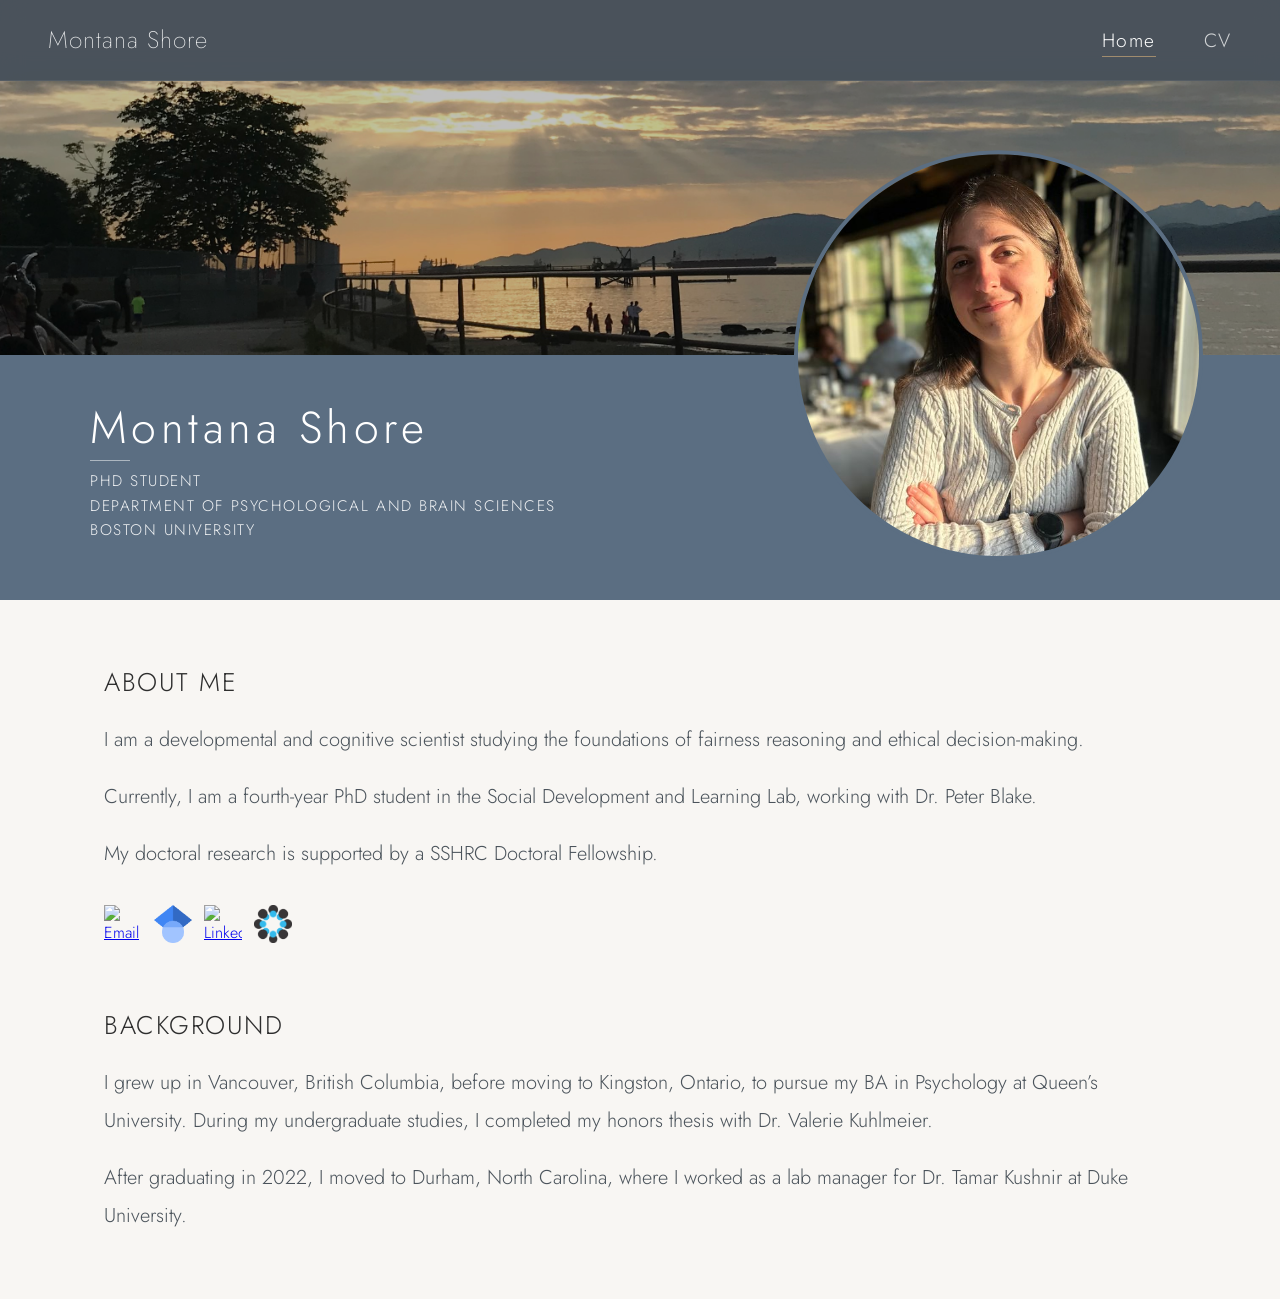
==== home.html @ 83f70f61 "Move homepage to home.html and redirect index.html to it Co-Authored-By: Claude Opus 5.5 <noreply@an" ====
<!DOCTYPE html>
<html lang="en">
<head>
  <meta charset="UTF-8" />
  <meta name="viewport" content="width=device-width, initial-scale=1.0" />
  <title>Montana Shore</title>
  <meta name="description" content="Montana Shore, PhD student in the Department of Psychological and Brain Sciences at Boston University." />
  <link rel="preconnect" href="https://fonts.googleapis.com">
  <link rel="preconnect" href="https://fonts.gstatic.com" crossorigin>
  <link href="https://fonts.googleapis.com/css2?family=Jost:wght@200;300;400;500&display=swap" rel="stylesheet">
  <link rel="stylesheet" href="style.css" />
</head>
<body>

  <!-- NAV -->
  <nav>
    <a class="nav-logo" href="home.html">Montana Shore</a>
    <ul class="nav-links">
      <li><a href="home.html" aria-current="page">Home</a></li>
      <li><a href="2026-10_Shore_CV.pdf" target="_blank" rel="noopener">CV</a></li>
    </ul>
  </nav>

  <!-- HERO -->
  <header class="hero-wrapper" id="home">
    <img class="hero-landscape" src="landscape.jpeg" alt="" />
    <div class="hero-band">
      <img class="hero-avatar" src="profile.jpeg" alt="Portrait of Montana Shore" />
      <div class="hero-text">
        <h1 class="hero-name">Montana Shore</h1>
        <div class="hero-divider"></div>
        <p class="hero-title"><span>PhD Student</span><span class="sep"> &nbsp;|&nbsp; </span><span>Department of Psychological and Brain Sciences</span><span class="sep"> &nbsp;|&nbsp; </span><span>Boston University</span></p>
      </div>
    </div>
  </header>

  <main>
    <!-- ABOUT -->
    <section id="about">
      <h2 class="section-label">About Me</h2>
      <p>I am a developmental and cognitive scientist studying the foundations of fairness reasoning and ethical decision-making.</p>
      <p>Currently, I am a fourth-year PhD student in the Social Development and Learning Lab, working with Dr. Peter Blake.</p>
      <p>My doctoral research is supported by a SSHRC Doctoral Fellowship.</p>
      <div class="icon-links">
        <a class="icon-link" href="mailto:mjshore@bu.edu" title="Email">
          <img src="email.png" alt="Email" />
        </a>
        <a class="icon-link" href="https://scholar.google.com/citations?user=RjfIgo4AAAAJ&amp;hl=en" target="_blank" rel="noopener" title="Google Scholar">
          <img src="googlescholar.png" alt="Google Scholar" />
        </a>
        <a class="icon-link" href="https://www.linkedin.com/in/montana-shore-19417b161/" target="_blank" rel="noopener" title="LinkedIn">
          <img src="linkedin.png" alt="LinkedIn" />
        </a>
        <a class="icon-link" href="https://osf.io/xu5y9/" target="_blank" rel="noopener" title="OSF">
          <img src="osf.png" alt="OSF" />
        </a>
      </div>
    </section>

    <!-- BACKGROUND -->
    <section id="background">
      <h2 class="section-label">Background</h2>
      <p>I grew up in Vancouver, British Columbia, before moving to Kingston, Ontario, to pursue my BA in Psychology at Queen&rsquo;s University. During my undergraduate studies, I completed my honors thesis with Dr. Valerie Kuhlmeier.</p>
      <p>After graduating in 2022, I moved to Durham, North Carolina, where I worked as a lab manager for Dr. Tamar Kushnir at Duke University.</p>
    </section>
  </main>

</body>
</html>
---- style.css ----
*, *::before, *::after { margin: 0; padding: 0; box-sizing: border-box; }

:root {
  --white: #ffffff;
  --off-white: #f8f6f3;
  --ink: #2e2e2e;
  --mid: #6a6a6a;
  --slate: rgba(50, 60, 70, 0.88);
  --accent: #a08c6e;
  --band: #5b6e82;
  --card: #ede9e3;
  --card-hover: #e4dfd7;
  --border: rgba(0, 0, 0, 0.12);
  --font: 'Jost', sans-serif;
  --nav-height: 80px;
  --avatar: min(32vw, 460px);
}

html { scroll-behavior: smooth; }

body {
  font-family: var(--font);
  font-weight: 300;
  color: var(--ink);
  background: var(--off-white);
}

/* NAV */
nav {
  position: fixed;
  top: 0; left: 0; right: 0;
  z-index: 100;
  display: flex;
  justify-content: space-between;
  align-items: center;
  padding: 1.4rem 3rem;
  background: var(--slate);
  backdrop-filter: blur(12px);
  -webkit-backdrop-filter: blur(12px);
  border-bottom: 1px solid rgba(255, 255, 255, 0.1);
}

.nav-logo {
  font-weight: 200;
  font-size: 1.5rem;
  letter-spacing: 0.04em;
  color: rgba(255, 255, 255, 0.9);
  text-decoration: none;
}

.nav-links {
  display: flex;
  gap: 3rem;
  list-style: none;
}

.nav-links a {
  font-weight: 300;
  font-size: 1.2rem;
  letter-spacing: 0.08em;
  color: rgba(255, 255, 255, 0.75);
  text-decoration: none;
  position: relative;
  transition: color 0.2s;
}

.nav-links a::after {
  content: '';
  position: absolute;
  bottom: -3px; left: 0;
  width: 0; height: 1px;
  background: var(--accent);
  transition: width 0.3s ease;
}
.nav-links a:hover::after { width: 100%; }
.nav-links a:hover,
.nav-links a[aria-current="page"] { color: var(--white); }
.nav-links a[aria-current="page"]::after { width: 100%; }

/* HERO */
.hero-wrapper { padding-top: var(--nav-height); }

.hero-landscape {
  width: 100%;
  height: 275px;
  object-fit: cover;
  object-position: center;
  display: block;
  filter: brightness(0.75);
}

.hero-band {
  background: var(--band);
  padding: 2rem 7vw 2.5rem;
  position: relative;
  min-height: calc(var(--avatar) / 2 + 2.5rem);
  display: flex;
  flex-direction: column;
  justify-content: center;
  animation: fadeUp 1s ease 0.2s both;
}

@keyframes fadeUp {
  from { opacity: 0; transform: translateY(20px); }
  to   { opacity: 1; transform: translateY(0); }
}

.hero-avatar {
  width: var(--avatar);
  height: var(--avatar);
  border-radius: 50%;
  object-fit: cover;
  object-position: center top;
  border: 4px solid var(--band);
  position: absolute;
  right: 6vw;
  top: 0;
  transform: translateY(-50%);
}

.hero-text {
  width: calc(100% - var(--avatar) + 1vw - 1.5rem);
  min-width: 0;
  container-type: inline-size;
}

.hero-name {
  font-weight: 300;
  font-size: clamp(1.6rem, 3.5vw, 2.8rem);
  color: var(--white);
  letter-spacing: 0.1em;
  line-height: 1.1;
  margin-bottom: 0.3rem;
}

.hero-divider {
  width: 40px;
  height: 1px;
  background: rgba(255, 255, 255, 0.5);
  margin: 0.5rem 0;
}

.hero-title {
  font-weight: 300;
  font-size: clamp(0.95rem, 1.2vw, 1.1rem);
  line-height: 1.6;
  color: rgba(255, 255, 255, 0.9);
  letter-spacing: 0.1em;
  text-transform: uppercase;
}
/* Subtitle: stacked lines by default, one line when there is room beside the photo */
.hero-title span { display: block; }
.hero-title .sep { display: none; }
@container (min-width: 1000px) {
  .hero-title span { display: inline; white-space: nowrap; }
  .hero-title .sep { display: inline; }
}

/* ICON LINKS */
.icon-links {
  display: flex;
  gap: 0.75rem;
  margin-top: 2rem;
  flex-wrap: wrap;
  align-items: center;
}

.icon-link {
  display: inline-flex;
  align-items: center;
  justify-content: center;
  transition: transform 0.15s, opacity 0.2s;
}

.icon-link:hover {
  transform: translateY(-2px);
  opacity: 0.6;
}

.icon-link img {
  width: 38px;
  height: 38px;
  object-fit: contain;
  display: block;
}

/* MAIN CONTENT */
main {
  max-width: 1200px;
  margin: 0 auto;
  padding: 4rem;
}

/* Pages without the banner start below the fixed top bar */
main.page-top { padding-top: calc(var(--nav-height) + 3rem); }

section { scroll-margin-top: var(--nav-height); }
section + section { margin-top: 4rem; }

.section-label {
  font-weight: 300;
  font-size: clamp(1.35rem, 2vw, 1.6rem);
  letter-spacing: 0.06em;
  text-transform: uppercase;
  color: var(--ink);
  margin-bottom: 1.25rem;
}

section p {
  font-size: 1.25rem;
  line-height: 1.9;
  color: var(--slate);
}

section p + p { margin-top: 1.2rem; }

/* RESEARCH */
.research-grid {
  display: grid;
  grid-template-columns: 1fr;
  gap: 2px;
  margin-top: 3rem;
}

.research-card {
  background: var(--card);
  padding: 2.5rem 2rem;
  transition: background 0.2s;
}
.research-card:hover { background: var(--card-hover); }

.card-number {
  font-weight: 200;
  font-size: 2.5rem;
  color: var(--slate);
  line-height: 1;
  margin-bottom: 1rem;
  letter-spacing: 0.05em;
}

.card-title {
  font-weight: 400;
  font-size: 1.1rem;
  letter-spacing: 0.08em;
  color: var(--ink);
  margin-bottom: 0.8rem;
  text-transform: uppercase;
}

section .card-desc {
  font-size: 1.1rem;
  line-height: 1.7;
  color: var(--mid);
}

/* RESPONSIVE */
@media (max-width: 640px) {
  :root { --nav-height: 68px; --avatar: 170px; }
  nav { padding: 1.2rem 1.5rem; }
  .nav-logo { font-size: 1.25rem; white-space: nowrap; }
  .nav-links { gap: 1.25rem; }
  .nav-links a { font-size: 1rem; }
  .hero-landscape { height: 140px; }
  .hero-band { padding-top: 5rem; }
  .hero-avatar { right: 1.5rem; transform: translateY(-60%); }
  .hero-text { width: 100%; }
  .hero-title { font-size: 0.9rem; }
  main { padding: 3rem 1.5rem; }
}
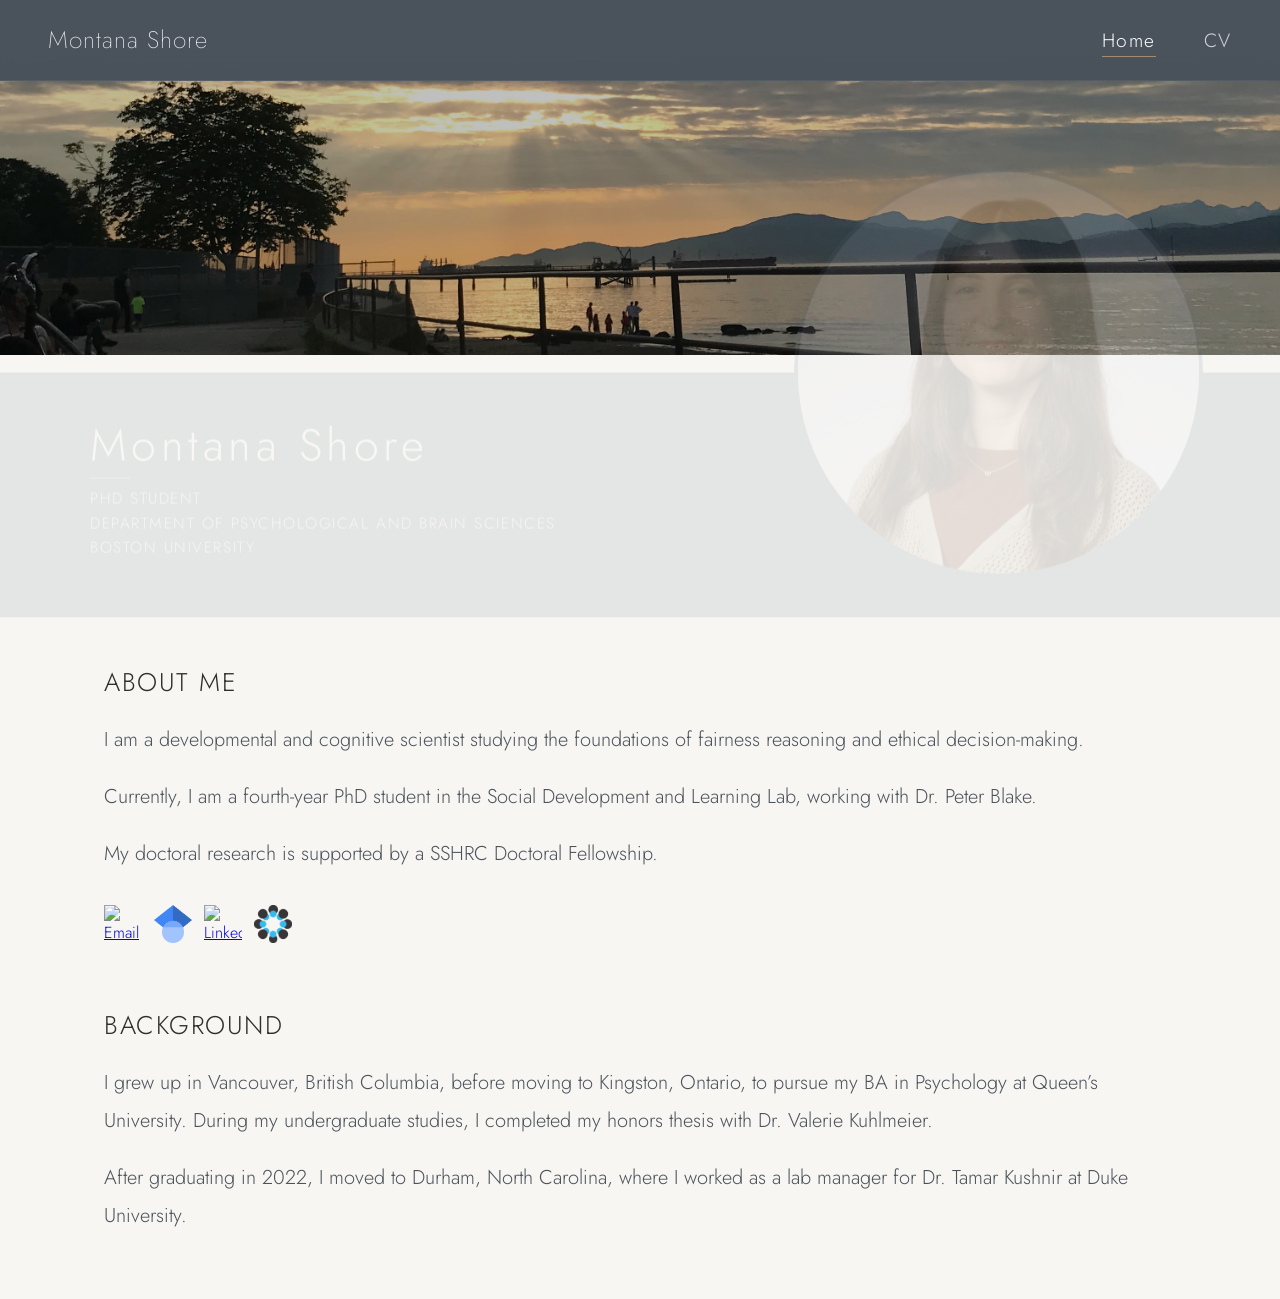
==== commit c2288a2a: "Redirect old home.html address to the homepage Co-Authored-By: Claude Opus 5.5 <noreply@anthropic.co" ====
--- a/home.html
+++ b/home.html
@@ -2,68 +2,12 @@
 <html lang="en">
 <head>
   <meta charset="UTF-8" />
-  <meta name="viewport" content="width=device-width, initial-scale=1.0" />
   <title>Montana Shore</title>
-  <meta name="description" content="Montana Shore, PhD student in the Department of Psychological and Brain Sciences at Boston University." />
-  <link rel="preconnect" href="https://fonts.googleapis.com">
-  <link rel="preconnect" href="https://fonts.gstatic.com" crossorigin>
-  <link href="https://fonts.googleapis.com/css2?family=Jost:wght@200;300;400;500&display=swap" rel="stylesheet">
-  <link rel="stylesheet" href="style.css" />
+  <link rel="canonical" href="https://montanashore.com/" />
+  <meta name="robots" content="noindex" />
+  <meta http-equiv="refresh" content="0; url=/" />
 </head>
 <body>
-
-  <!-- NAV -->
-  <nav>
-    <a class="nav-logo" href="home.html">Montana Shore</a>
-    <ul class="nav-links">
-      <li><a href="home.html" aria-current="page">Home</a></li>
-      <li><a href="2026-10_Shore_CV.pdf" target="_blank" rel="noopener">CV</a></li>
-    </ul>
-  </nav>
-
-  <!-- HERO -->
-  <header class="hero-wrapper" id="home">
-    <img class="hero-landscape" src="landscape.jpeg" alt="" />
-    <div class="hero-band">
-      <img class="hero-avatar" src="profile.jpeg" alt="Portrait of Montana Shore" />
-      <div class="hero-text">
-        <h1 class="hero-name">Montana Shore</h1>
-        <div class="hero-divider"></div>
-        <p class="hero-title"><span>PhD Student</span><span class="sep"> &nbsp;|&nbsp; </span><span>Department of Psychological and Brain Sciences</span><span class="sep"> &nbsp;|&nbsp; </span><span>Boston University</span></p>
-      </div>
-    </div>
-  </header>
-
-  <main>
-    <!-- ABOUT -->
-    <section id="about">
-      <h2 class="section-label">About Me</h2>
-      <p>I am a developmental and cognitive scientist studying the foundations of fairness reasoning and ethical decision-making.</p>
-      <p>Currently, I am a fourth-year PhD student in the Social Development and Learning Lab, working with Dr. Peter Blake.</p>
-      <p>My doctoral research is supported by a SSHRC Doctoral Fellowship.</p>
-      <div class="icon-links">
-        <a class="icon-link" href="mailto:mjshore@bu.edu" title="Email">
-          <img src="email.png" alt="Email" />
-        </a>
-        <a class="icon-link" href="https://scholar.google.com/citations?user=RjfIgo4AAAAJ&amp;hl=en" target="_blank" rel="noopener" title="Google Scholar">
-          <img src="googlescholar.png" alt="Google Scholar" />
-        </a>
-        <a class="icon-link" href="https://www.linkedin.com/in/montana-shore-19417b161/" target="_blank" rel="noopener" title="LinkedIn">
-          <img src="linkedin.png" alt="LinkedIn" />
-        </a>
-        <a class="icon-link" href="https://osf.io/xu5y9/" target="_blank" rel="noopener" title="OSF">
-          <img src="osf.png" alt="OSF" />
-        </a>
-      </div>
-    </section>
-
-    <!-- BACKGROUND -->
-    <section id="background">
-      <h2 class="section-label">Background</h2>
-      <p>I grew up in Vancouver, British Columbia, before moving to Kingston, Ontario, to pursue my BA in Psychology at Queen&rsquo;s University. During my undergraduate studies, I completed my honors thesis with Dr. Valerie Kuhlmeier.</p>
-      <p>After graduating in 2022, I moved to Durham, North Carolina, where I worked as a lab manager for Dr. Tamar Kushnir at Duke University.</p>
-    </section>
-  </main>
-
+  <p>This page has moved. <a href="/">Go to the homepage</a>.</p>
 </body>
 </html>
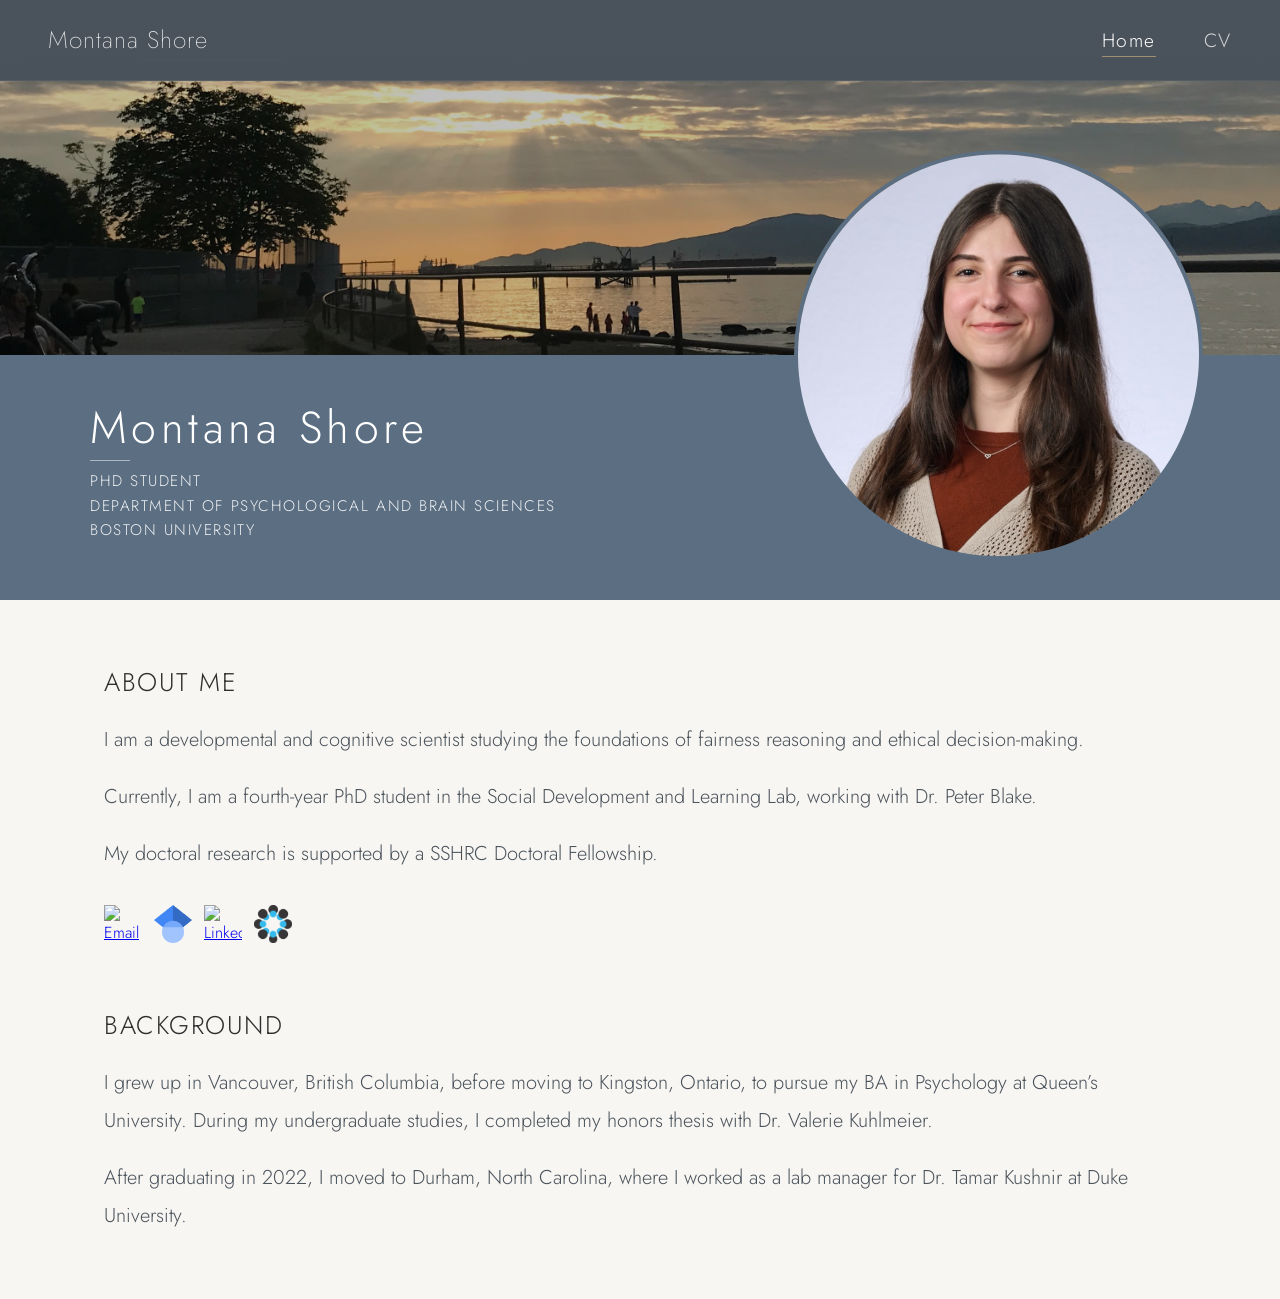
==== commit 3e1b6b76: "Serve full homepage at home.html to stop redirect loop Browsers that cached the old index.html (whic" ====
--- a/home.html
+++ b/home.html
@@ -2,12 +2,101 @@
 <html lang="en">
 <head>
   <meta charset="UTF-8" />
-  <title>Montana Shore</title>
+  <meta name="viewport" content="width=device-width, initial-scale=1.0" />
+  <title>Montana Shore | PhD Student, Boston University</title>
+  <meta name="description" content="Montana Shore is a developmental and cognitive scientist and PhD student in the Department of Psychological and Brain Sciences at Boston University, studying fairness reasoning and ethical decision-making." />
   <link rel="canonical" href="https://montanashore.com/" />
-  <meta name="robots" content="noindex" />
-  <meta http-equiv="refresh" content="0; url=/" />
+  <meta name="google-site-verification" content="kTW9x9qZH2GwWdBQJdvQ5iM43Chmeb7-rbq7OVNbus4" />
+
+  <!-- How the page looks when shared on social media or in messages -->
+  <meta property="og:type" content="profile" />
+  <meta property="og:title" content="Montana Shore" />
+  <meta property="og:description" content="Developmental and cognitive scientist and PhD student at Boston University, studying fairness reasoning and ethical decision-making." />
+  <meta property="og:url" content="https://montanashore.com/" />
+  <meta property="og:image" content="https://montanashore.com/profile.jpeg" />
+
+  <!-- Tells search engines who this site is about and links your other profiles -->
+  <script type="application/ld+json">
+  {
+    "@context": "https://schema.org",
+    "@type": "Person",
+    "name": "Montana Shore",
+    "url": "https://montanashore.com/",
+    "image": "https://montanashore.com/profile.jpeg",
+    "jobTitle": "PhD Student",
+    "affiliation": {
+      "@type": "CollegeOrUniversity",
+      "name": "Boston University",
+      "department": "Department of Psychological and Brain Sciences"
+    },
+    "alumniOf": "Queen's University",
+    "email": "mailto:mjshore@bu.edu",
+    "sameAs": [
+      "https://scholar.google.com/citations?user=RjfIgo4AAAAJ",
+      "https://www.linkedin.com/in/montana-shore-19417b161/",
+      "https://osf.io/xu5y9/"
+    ]
+  }
+  </script>
+  <link rel="preconnect" href="https://fonts.googleapis.com">
+  <link rel="preconnect" href="https://fonts.gstatic.com" crossorigin>
+  <link href="https://fonts.googleapis.com/css2?family=Jost:wght@200;300;400;500&display=swap" rel="stylesheet">
+  <link rel="stylesheet" href="style.css" />
 </head>
 <body>
-  <p>This page has moved. <a href="/">Go to the homepage</a>.</p>
+
+  <!-- NAV -->
+  <nav>
+    <a class="nav-logo" href="index.html">Montana Shore</a>
+    <ul class="nav-links">
+      <li><a href="index.html" aria-current="page">Home</a></li>
+      <li><a href="2026-10_Shore_CV.pdf" target="_blank" rel="noopener">CV</a></li>
+    </ul>
+  </nav>
+
+  <!-- HERO -->
+  <header class="hero-wrapper" id="home">
+    <img class="hero-landscape" src="landscape.jpeg" alt="" />
+    <div class="hero-band">
+      <img class="hero-avatar" src="profile.jpeg" alt="Portrait of Montana Shore" />
+      <div class="hero-text">
+        <h1 class="hero-name">Montana Shore</h1>
+        <div class="hero-divider"></div>
+        <p class="hero-title"><span>PhD Student</span><span class="sep"> &nbsp;|&nbsp; </span><span>Department of Psychological and Brain Sciences</span><span class="sep"> &nbsp;|&nbsp; </span><span>Boston University</span></p>
+      </div>
+    </div>
+  </header>
+
+  <main>
+    <!-- ABOUT -->
+    <section id="about">
+      <h2 class="section-label">About Me</h2>
+      <p>I am a developmental and cognitive scientist studying the foundations of fairness reasoning and ethical decision-making.</p>
+      <p>Currently, I am a fourth-year PhD student in the Social Development and Learning Lab, working with Dr. Peter Blake.</p>
+      <p>My doctoral research is supported by a SSHRC Doctoral Fellowship.</p>
+      <div class="icon-links">
+        <a class="icon-link" href="mailto:mjshore@bu.edu" title="Email">
+          <img src="email.png" alt="Email" />
+        </a>
+        <a class="icon-link" href="https://scholar.google.com/citations?user=RjfIgo4AAAAJ&amp;hl=en" target="_blank" rel="noopener" title="Google Scholar">
+          <img src="googlescholar.png" alt="Google Scholar" />
+        </a>
+        <a class="icon-link" href="https://www.linkedin.com/in/montana-shore-19417b161/" target="_blank" rel="noopener" title="LinkedIn">
+          <img src="linkedin.png" alt="LinkedIn" />
+        </a>
+        <a class="icon-link" href="https://osf.io/xu5y9/" target="_blank" rel="noopener" title="OSF">
+          <img src="osf.png" alt="OSF" />
+        </a>
+      </div>
+    </section>
+
+    <!-- BACKGROUND -->
+    <section id="background">
+      <h2 class="section-label">Background</h2>
+      <p>I grew up in Vancouver, British Columbia, before moving to Kingston, Ontario, to pursue my BA in Psychology at Queen&rsquo;s University. During my undergraduate studies, I completed my honors thesis with Dr. Valerie Kuhlmeier.</p>
+      <p>After graduating in 2022, I moved to Durham, North Carolina, where I worked as a lab manager for Dr. Tamar Kushnir at Duke University.</p>
+    </section>
+  </main>
+
 </body>
 </html>
--- a/style.css
+++ b/style.css
@@ -0,0 +1,269 @@
+*, *::before, *::after { margin: 0; padding: 0; box-sizing: border-box; }
+
+:root {
+  --white: #ffffff;
+  --off-white: #f8f6f3;
+  --ink: #2e2e2e;
+  --mid: #6a6a6a;
+  --slate: rgba(50, 60, 70, 0.88);
+  --accent: #a08c6e;
+  --band: #5b6e82;
+  --card: #ede9e3;
+  --card-hover: #e4dfd7;
+  --border: rgba(0, 0, 0, 0.12);
+  --font: 'Jost', sans-serif;
+  --nav-height: 80px;
+  --avatar: min(32vw, 460px);
+}
+
+html { scroll-behavior: smooth; }
+
+body {
+  font-family: var(--font);
+  font-weight: 300;
+  color: var(--ink);
+  background: var(--off-white);
+}
+
+/* NAV */
+nav {
+  position: fixed;
+  top: 0; left: 0; right: 0;
+  z-index: 100;
+  display: flex;
+  justify-content: space-between;
+  align-items: center;
+  padding: 1.4rem 3rem;
+  background: var(--slate);
+  backdrop-filter: blur(12px);
+  -webkit-backdrop-filter: blur(12px);
+  border-bottom: 1px solid rgba(255, 255, 255, 0.1);
+}
+
+.nav-logo {
+  font-weight: 200;
+  font-size: 1.5rem;
+  letter-spacing: 0.04em;
+  color: rgba(255, 255, 255, 0.9);
+  text-decoration: none;
+}
+
+.nav-links {
+  display: flex;
+  gap: 3rem;
+  list-style: none;
+}
+
+.nav-links a {
+  font-weight: 300;
+  font-size: 1.2rem;
+  letter-spacing: 0.08em;
+  color: rgba(255, 255, 255, 0.75);
+  text-decoration: none;
+  position: relative;
+  transition: color 0.2s;
+}
+
+.nav-links a::after {
+  content: '';
+  position: absolute;
+  bottom: -3px; left: 0;
+  width: 0; height: 1px;
+  background: var(--accent);
+  transition: width 0.3s ease;
+}
+.nav-links a:hover::after { width: 100%; }
+.nav-links a:hover,
+.nav-links a[aria-current="page"] { color: var(--white); }
+.nav-links a[aria-current="page"]::after { width: 100%; }
+
+/* HERO */
+.hero-wrapper { padding-top: var(--nav-height); }
+
+.hero-landscape {
+  width: 100%;
+  height: 275px;
+  object-fit: cover;
+  object-position: center;
+  display: block;
+  filter: brightness(0.75);
+}
+
+.hero-band {
+  background: var(--band);
+  padding: 2rem 7vw 2.5rem;
+  position: relative;
+  min-height: calc(var(--avatar) / 2 + 2.5rem);
+  display: flex;
+  flex-direction: column;
+  justify-content: center;
+  animation: fadeUp 1s ease 0.2s both;
+}
+
+@keyframes fadeUp {
+  from { opacity: 0; transform: translateY(20px); }
+  to   { opacity: 1; transform: translateY(0); }
+}
+
+.hero-avatar {
+  width: var(--avatar);
+  height: var(--avatar);
+  border-radius: 50%;
+  object-fit: cover;
+  object-position: center top;
+  border: 4px solid var(--band);
+  position: absolute;
+  right: 6vw;
+  top: 0;
+  transform: translateY(-50%);
+}
+
+.hero-text {
+  width: calc(100% - var(--avatar) + 1vw - 1.5rem);
+  min-width: 0;
+  container-type: inline-size;
+}
+
+.hero-name {
+  font-weight: 300;
+  font-size: clamp(1.6rem, 3.5vw, 2.8rem);
+  color: var(--white);
+  letter-spacing: 0.1em;
+  line-height: 1.1;
+  margin-bottom: 0.3rem;
+}
+
+.hero-divider {
+  width: 40px;
+  height: 1px;
+  background: rgba(255, 255, 255, 0.5);
+  margin: 0.5rem 0;
+}
+
+.hero-title {
+  font-weight: 300;
+  font-size: clamp(0.95rem, 1.2vw, 1.1rem);
+  line-height: 1.6;
+  color: rgba(255, 255, 255, 0.9);
+  letter-spacing: 0.1em;
+  text-transform: uppercase;
+}
+/* Subtitle: stacked lines by default, one line when there is room beside the photo */
+.hero-title span { display: block; }
+.hero-title .sep { display: none; }
+@container (min-width: 1000px) {
+  .hero-title span { display: inline; white-space: nowrap; }
+  .hero-title .sep { display: inline; }
+}
+
+/* ICON LINKS */
+.icon-links {
+  display: flex;
+  gap: 0.75rem;
+  margin-top: 2rem;
+  flex-wrap: wrap;
+  align-items: center;
+}
+
+.icon-link {
+  display: inline-flex;
+  align-items: center;
+  justify-content: center;
+  transition: transform 0.15s, opacity 0.2s;
+}
+
+.icon-link:hover {
+  transform: translateY(-2px);
+  opacity: 0.6;
+}
+
+.icon-link img {
+  width: 38px;
+  height: 38px;
+  object-fit: contain;
+  display: block;
+}
+
+/* MAIN CONTENT */
+main {
+  max-width: 1200px;
+  margin: 0 auto;
+  padding: 4rem;
+}
+
+/* Pages without the banner start below the fixed top bar */
+main.page-top { padding-top: calc(var(--nav-height) + 3rem); }
+
+section { scroll-margin-top: var(--nav-height); }
+section + section { margin-top: 4rem; }
+
+.section-label {
+  font-weight: 300;
+  font-size: clamp(1.35rem, 2vw, 1.6rem);
+  letter-spacing: 0.06em;
+  text-transform: uppercase;
+  color: var(--ink);
+  margin-bottom: 1.25rem;
+}
+
+section p {
+  font-size: 1.25rem;
+  line-height: 1.9;
+  color: var(--slate);
+}
+
+section p + p { margin-top: 1.2rem; }
+
+/* RESEARCH */
+.research-grid {
+  display: grid;
+  grid-template-columns: 1fr;
+  gap: 2px;
+  margin-top: 3rem;
+}
+
+.research-card {
+  background: var(--card);
+  padding: 2.5rem 2rem;
+  transition: background 0.2s;
+}
+.research-card:hover { background: var(--card-hover); }
+
+.card-number {
+  font-weight: 200;
+  font-size: 2.5rem;
+  color: var(--slate);
+  line-height: 1;
+  margin-bottom: 1rem;
+  letter-spacing: 0.05em;
+}
+
+.card-title {
+  font-weight: 400;
+  font-size: 1.1rem;
+  letter-spacing: 0.08em;
+  color: var(--ink);
+  margin-bottom: 0.8rem;
+  text-transform: uppercase;
+}
+
+section .card-desc {
+  font-size: 1.1rem;
+  line-height: 1.7;
+  color: var(--mid);
+}
+
+/* RESPONSIVE */
+@media (max-width: 640px) {
+  :root { --nav-height: 68px; --avatar: 170px; }
+  nav { padding: 1.2rem 1.5rem; }
+  .nav-logo { font-size: 1.25rem; white-space: nowrap; }
+  .nav-links { gap: 1.25rem; }
+  .nav-links a { font-size: 1rem; }
+  .hero-landscape { height: 140px; }
+  .hero-band { padding-top: 5rem; }
+  .hero-avatar { right: 1.5rem; transform: translateY(-60%); }
+  .hero-text { width: 100%; }
+  .hero-title { font-size: 0.9rem; }
+  main { padding: 3rem 1.5rem; }
+}
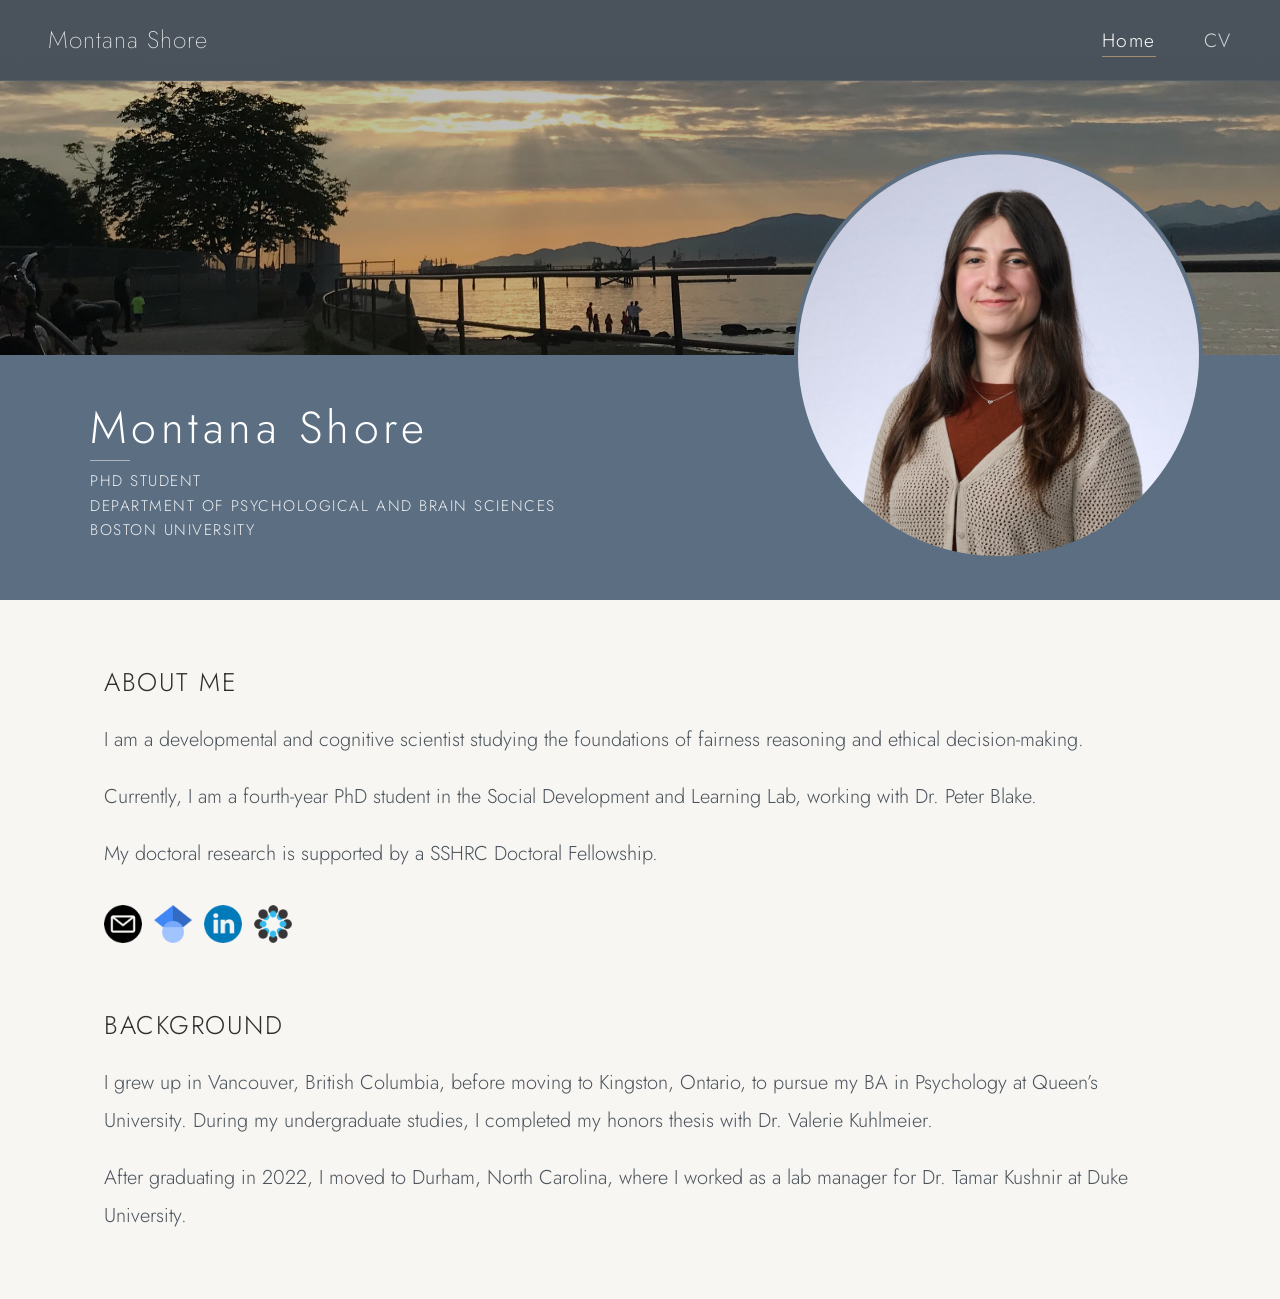
==== commit a5ebac36: "Improve SEO: favicon, sharing tags, richer profile data, smaller images - Add favicon and Apple touc" ====
--- a/home.html
+++ b/home.html
@@ -7,6 +7,9 @@
   <meta name="description" content="Montana Shore is a developmental and cognitive scientist and PhD student in the Department of Psychological and Brain Sciences at Boston University, studying fairness reasoning and ethical decision-making." />
   <link rel="canonical" href="https://montanashore.com/" />
   <meta name="google-site-verification" content="kTW9x9qZH2GwWdBQJdvQ5iM43Chmeb7-rbq7OVNbus4" />
+  <meta name="author" content="Montana Shore" />
+  <link rel="icon" type="image/png" href="favicon.png" />
+  <link rel="apple-touch-icon" href="apple-touch-icon.png" />
 
   <!-- How the page looks when shared on social media or in messages -->
   <meta property="og:type" content="profile" />
@@ -14,6 +17,11 @@
   <meta property="og:description" content="Developmental and cognitive scientist and PhD student at Boston University, studying fairness reasoning and ethical decision-making." />
   <meta property="og:url" content="https://montanashore.com/" />
   <meta property="og:image" content="https://montanashore.com/profile.jpeg" />
+  <meta property="og:image:alt" content="Portrait of Montana Shore" />
+  <meta property="og:site_name" content="Montana Shore" />
+  <meta property="profile:first_name" content="Montana" />
+  <meta property="profile:last_name" content="Shore" />
+  <meta name="twitter:card" content="summary" />
 
   <!-- Tells search engines who this site is about and links your other profiles -->
   <script type="application/ld+json">
@@ -21,6 +29,10 @@
     "@context": "https://schema.org",
     "@type": "Person",
     "name": "Montana Shore",
+    "givenName": "Montana",
+    "familyName": "Shore",
+    "description": "Developmental and cognitive scientist and PhD student at Boston University studying fairness reasoning and ethical decision-making.",
+    "knowsAbout": ["Developmental psychology", "Cognitive science", "Fairness reasoning", "Moral development", "Ethical decision-making"],
     "url": "https://montanashore.com/",
     "image": "https://montanashore.com/profile.jpeg",
     "jobTitle": "PhD Student",
@@ -56,9 +68,9 @@
 
   <!-- HERO -->
   <header class="hero-wrapper" id="home">
-    <img class="hero-landscape" src="landscape.jpeg" alt="" />
+    <img class="hero-landscape" src="landscape.jpeg" alt="" width="2400" height="942" fetchpriority="high" />
     <div class="hero-band">
-      <img class="hero-avatar" src="profile.jpeg" alt="Portrait of Montana Shore" />
+      <img class="hero-avatar" src="profile.jpeg" alt="Portrait of Montana Shore" width="1000" height="1000" />
       <div class="hero-text">
         <h1 class="hero-name">Montana Shore</h1>
         <div class="hero-divider"></div>
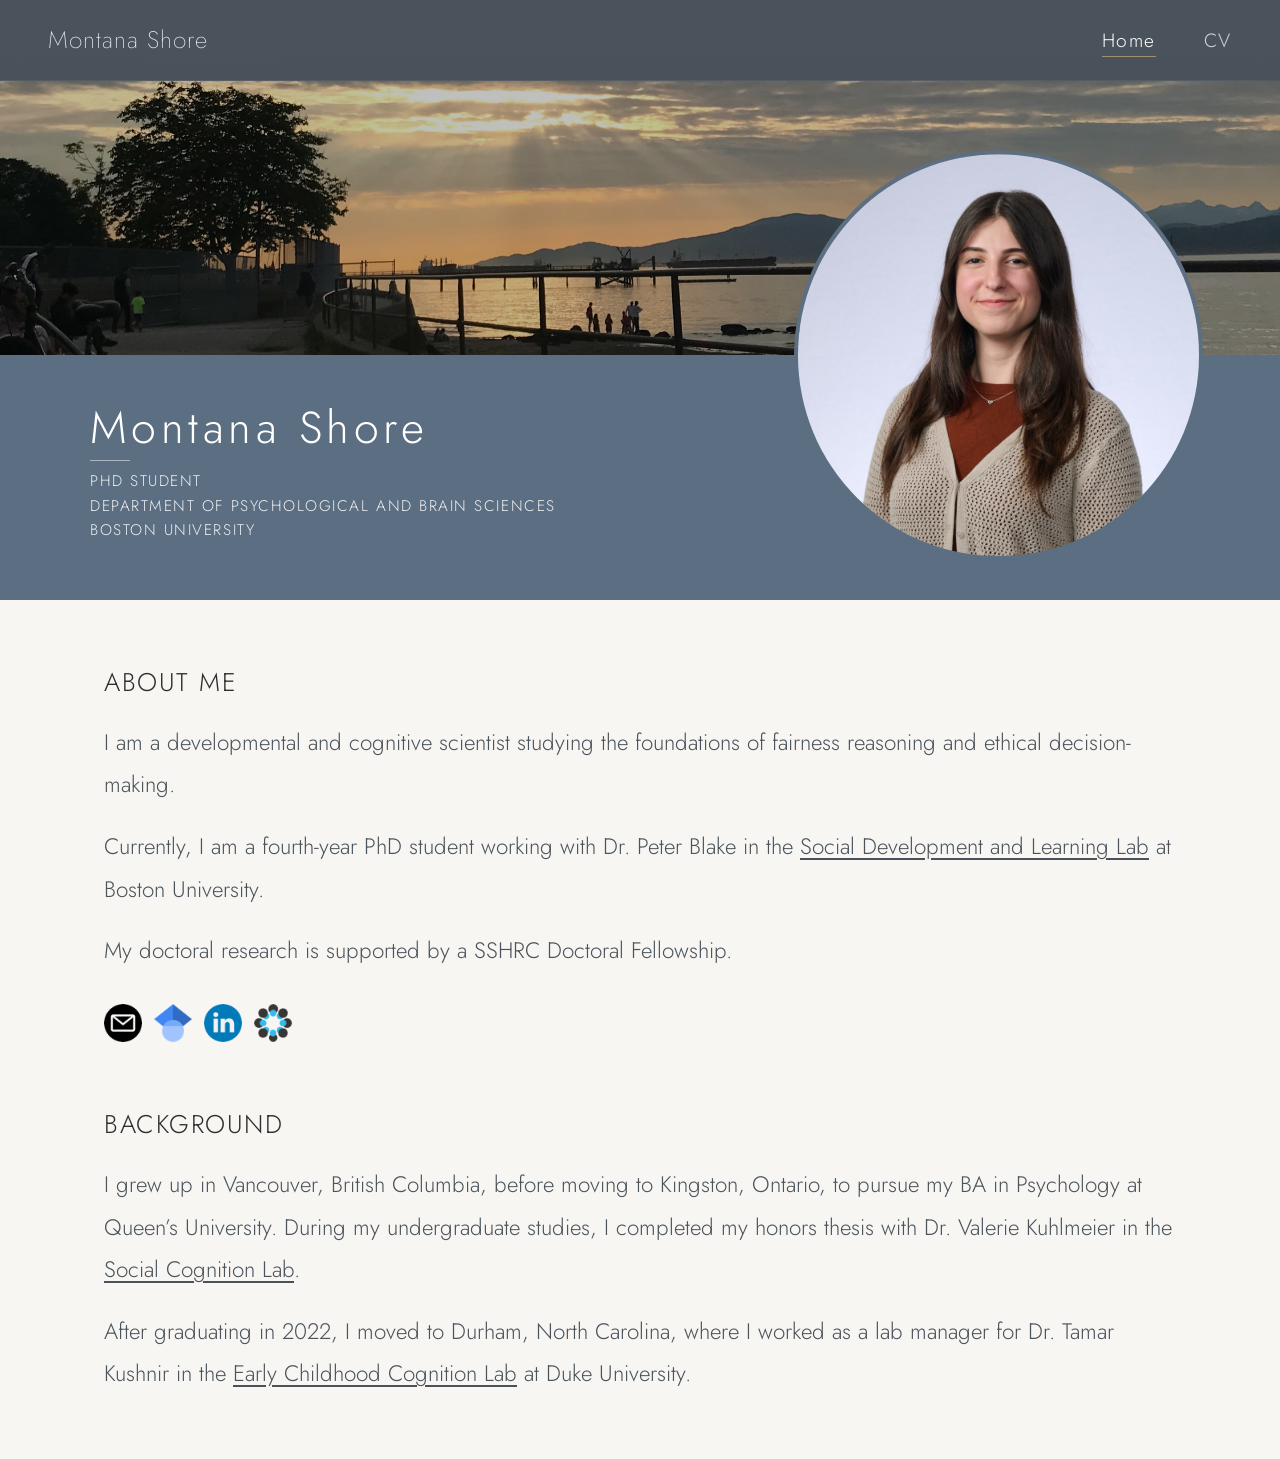
==== commit 31fbd0ea: "Update About Me and Background text, add lab links, enlarge text Co-Authored-By: Claude Opus 5.5 <no" ====
--- a/home.html
+++ b/home.html
@@ -8,8 +8,6 @@
   <link rel="canonical" href="https://montanashore.com/" />
   <meta name="google-site-verification" content="kTW9x9qZH2GwWdBQJdvQ5iM43Chmeb7-rbq7OVNbus4" />
   <meta name="author" content="Montana Shore" />
-  <link rel="icon" type="image/png" href="favicon.png" />
-  <link rel="apple-touch-icon" href="apple-touch-icon.png" />
 
   <!-- How the page looks when shared on social media or in messages -->
   <meta property="og:type" content="profile" />
@@ -50,6 +48,9 @@
     ]
   }
   </script>
+  <link rel="icon" href="favicon.svg" type="image/svg+xml" />
+  <link rel="icon" href="favicon.png" type="image/png" />
+  <link rel="apple-touch-icon" href="apple-touch-icon.png" />
   <link rel="preconnect" href="https://fonts.googleapis.com">
   <link rel="preconnect" href="https://fonts.gstatic.com" crossorigin>
   <link href="https://fonts.googleapis.com/css2?family=Jost:wght@200;300;400;500&display=swap" rel="stylesheet">
@@ -84,7 +85,7 @@
     <section id="about">
       <h2 class="section-label">About Me</h2>
       <p>I am a developmental and cognitive scientist studying the foundations of fairness reasoning and ethical decision-making.</p>
-      <p>Currently, I am a fourth-year PhD student in the Social Development and Learning Lab, working with Dr. Peter Blake.</p>
+      <p>Currently, I am a fourth-year PhD student working with Dr. Peter Blake in the <a href="https://www.bu.edu/cdl/sdll/" target="_blank" rel="noopener">Social Development and Learning Lab</a> at Boston University.</p>
       <p>My doctoral research is supported by a SSHRC Doctoral Fellowship.</p>
       <div class="icon-links">
         <a class="icon-link" href="mailto:mjshore@bu.edu" title="Email">
@@ -105,8 +106,8 @@
     <!-- BACKGROUND -->
     <section id="background">
       <h2 class="section-label">Background</h2>
-      <p>I grew up in Vancouver, British Columbia, before moving to Kingston, Ontario, to pursue my BA in Psychology at Queen&rsquo;s University. During my undergraduate studies, I completed my honors thesis with Dr. Valerie Kuhlmeier.</p>
-      <p>After graduating in 2022, I moved to Durham, North Carolina, where I worked as a lab manager for Dr. Tamar Kushnir at Duke University.</p>
+      <p>I grew up in Vancouver, British Columbia, before moving to Kingston, Ontario, to pursue my BA in Psychology at Queen&rsquo;s University. During my undergraduate studies, I completed my honors thesis with Dr. Valerie Kuhlmeier in the <a href="https://www.socialcognitionlab.com/" target="_blank" rel="noopener">Social Cognition Lab</a>.</p>
+      <p>After graduating in 2022, I moved to Durham, North Carolina, where I worked as a lab manager for Dr. Tamar Kushnir in the <a href="https://ecclabduke.com/" target="_blank" rel="noopener">Early Childhood Cognition Lab</a> at Duke University.</p>
     </section>
   </main>
 
--- a/style.css
+++ b/style.css
@@ -214,6 +214,16 @@
 
 section p + p { margin-top: 1.2rem; }
 
+#about p,
+#background p { font-size: 1.4rem; }
+
+section p a {
+  color: inherit;
+  text-decoration: underline;
+  text-underline-offset: 0.2em;
+}
+section p a:hover { color: var(--accent); }
+
 /* RESEARCH */
 .research-grid {
   display: grid;
